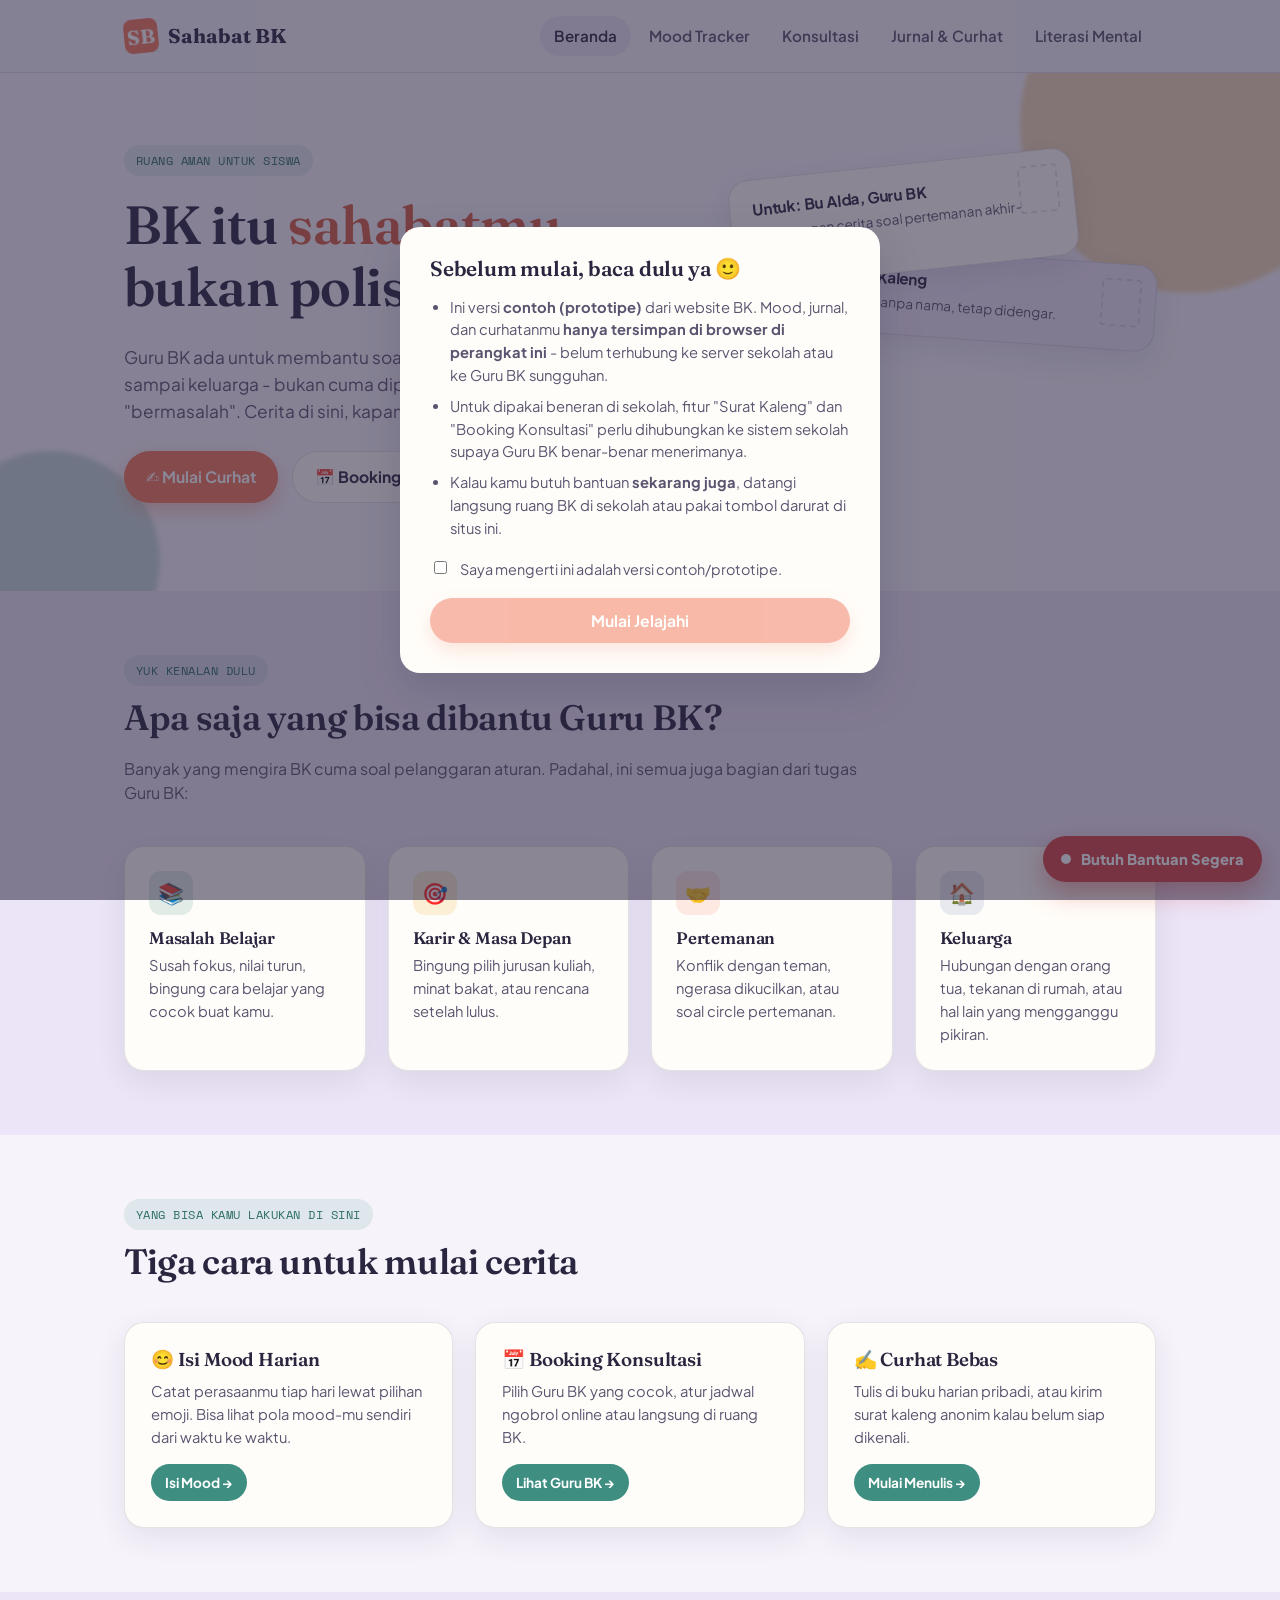
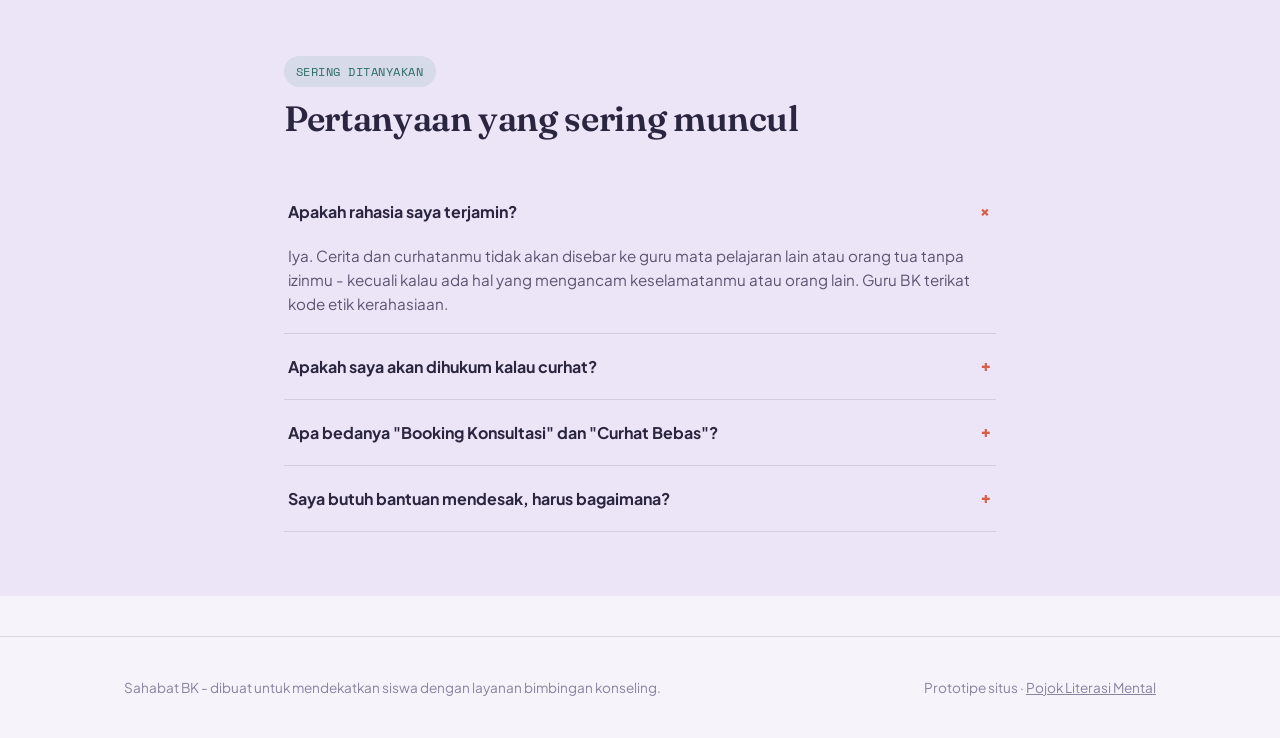
==== index.html @ 792707ce "Inisialisasi website Sahabat BK" ====
<!DOCTYPE html>
<html lang="id">
<head>
<meta charset="UTF-8">
<meta name="viewport" content="width=device-width, initial-scale=1.0">
<title>Sahabat BK</title>
<meta name="description" content="Sahabat BK: tempat cerita, konsultasi, dan cari bantuan yang aman untuk siswa.">
<link rel="preconnect" href="https://fonts.googleapis.com">
<link rel="stylesheet" href="css/style.css">
</head>
<body>
<a class="skip-link" href="#main">Langsung ke isi</a>

<!-- ============ NAVBAR ============ -->
<header class="navbar">
  <div class="navbar-inner">
    <a class="brand" href="index.html">
      <span class="brand-mark" aria-hidden="true">SB</span>
      Sahabat BK
    </a>
    <button class="nav-toggle" aria-expanded="false" aria-controls="navLinks">☰ Menu</button>
    <ul class="nav-links" id="navLinks">
      <li><a href="index.html" aria-current="page">Beranda</a></li>
      <li><a href="mood.html">Mood Tracker</a></li>
      <li><a href="konsultasi.html">Konsultasi</a></li>
      <li><a href="jurnal.html">Jurnal & Curhat</a></li>
      <li><a href="literasi.html">Literasi Mental</a></li>
    </ul>
  </div>
</header>

<main id="main">

  <!-- ============ HERO ============ -->
  <section class="hero">
    <div class="hero-blob b1" aria-hidden="true"></div>
    <div class="hero-blob b2" aria-hidden="true"></div>
    <div class="container hero-inner">
      <div>
        <span class="eyebrow">Ruang aman untuk siswa</span>
        <h1>BK itu <em>sahabatmu</em>, bukan polisi sekolah.</h1>
        <p class="hero-lead">Guru BK ada untuk membantu soal belajar, karir, pertemanan, sampai keluarga - bukan cuma dipanggil kalau kamu "bermasalah". Cerita di sini, kapan pun kamu siap.</p>
        <div class="hero-ctas">
          <a class="btn btn-primary" href="jurnal.html">✍️ Mulai Curhat</a>
          <a class="btn btn-secondary" href="konsultasi.html">📅 Booking Konsultasi</a>
        </div>
      </div>
      <div class="postcard-stack" aria-hidden="true">
        <div class="postcard postcard-2">
          <div class="stamp"></div>
          <h4>Surat Kaleng</h4>
          <p>Cerita tanpa nama, tetap didengar.</p>
        </div>
        <div class="postcard postcard-1">
          <div class="stamp"></div>
          <h4>Untuk: Bu Alda, Guru BK</h4>
          <p>"Aku pengen cerita soal pertemanan akhir-akhir ini..."</p>
        </div>
      </div>
    </div>
  </section>

  <!-- ============ APA YANG BISA DIBANTU ============ -->
  <section class="section section-alt">
    <div class="container">
      <div class="section-head">
        <span class="eyebrow">Yuk kenalan dulu</span>
        <h2>Apa saja yang bisa dibantu Guru BK?</h2>
        <p>Banyak yang mengira BK cuma soal pelanggaran aturan. Padahal, ini semua juga bagian dari tugas Guru BK:</p>
      </div>
      <div class="grid grid-4">
        <div class="topic-card">
          <div class="icon" style="background:rgba(62,142,130,0.15); color:var(--color-teal-dark);">📚</div>
          <h3>Masalah Belajar</h3>
          <p>Susah fokus, nilai turun, bingung cara belajar yang cocok buat kamu.</p>
        </div>
        <div class="topic-card">
          <div class="icon" style="background:rgba(232,169,59,0.18); color:#8a6417;">🎯</div>
          <h3>Karir & Masa Depan</h3>
          <p>Bingung pilih jurusan kuliah, minat bakat, atau rencana setelah lulus.</p>
        </div>
        <div class="topic-card">
          <div class="icon" style="background:rgba(242,120,92,0.15); color:var(--color-coral-dark);">🤝</div>
          <h3>Pertemanan</h3>
          <p>Konflik dengan teman, ngerasa dikucilkan, atau soal circle pertemanan.</p>
        </div>
        <div class="topic-card">
          <div class="icon" style="background:rgba(123,138,196,0.18); color:#49568f;">🏠</div>
          <h3>Keluarga</h3>
          <p>Hubungan dengan orang tua, tekanan di rumah, atau hal lain yang mengganggu pikiran.</p>
        </div>
      </div>
    </div>
  </section>

  <!-- ============ FITUR SINGKAT ============ -->
  <section class="section">
    <div class="container">
      <div class="section-head">
        <span class="eyebrow">Yang bisa kamu lakukan di sini</span>
        <h2>Tiga cara untuk mulai cerita</h2>
      </div>
      <div class="grid grid-3">
        <div class="card">
          <h3>😊 Isi Mood Harian</h3>
          <p style="color:var(--color-ink-soft); font-size:0.92rem;">Catat perasaanmu tiap hari lewat pilihan emoji. Bisa lihat pola mood-mu sendiri dari waktu ke waktu.</p>
          <a class="btn btn-teal btn-sm" href="mood.html">Isi Mood →</a>
        </div>
        <div class="card">
          <h3>📅 Booking Konsultasi</h3>
          <p style="color:var(--color-ink-soft); font-size:0.92rem;">Pilih Guru BK yang cocok, atur jadwal ngobrol online atau langsung di ruang BK.</p>
          <a class="btn btn-teal btn-sm" href="konsultasi.html">Lihat Guru BK →</a>
        </div>
        <div class="card">
          <h3>✍️ Curhat Bebas</h3>
          <p style="color:var(--color-ink-soft); font-size:0.92rem;">Tulis di buku harian pribadi, atau kirim surat kaleng anonim kalau belum siap dikenali.</p>
          <a class="btn btn-teal btn-sm" href="jurnal.html">Mulai Menulis →</a>
        </div>
      </div>
    </div>
  </section>

  <!-- ============ FAQ ============ -->
  <section class="section section-alt">
    <div class="container" style="max-width: 760px;">
      <div class="section-head">
        <span class="eyebrow">Sering ditanyakan</span>
        <h2>Pertanyaan yang sering muncul</h2>
      </div>

      <div class="faq-item" data-open="true">
        <button class="faq-question" aria-expanded="true">Apakah rahasia saya terjamin? <span class="plus">+</span></button>
        <div class="faq-answer"><div class="faq-answer-inner">Iya. Cerita dan curhatanmu tidak akan disebar ke guru mata pelajaran lain atau orang tua tanpa izinmu - kecuali kalau ada hal yang mengancam keselamatanmu atau orang lain. Guru BK terikat kode etik kerahasiaan.</div></div>
      </div>
      <div class="faq-item" data-open="false">
        <button class="faq-question" aria-expanded="false">Apakah saya akan dihukum kalau curhat? <span class="plus">+</span></button>
        <div class="faq-answer"><div class="faq-answer-inner">Tidak. Bertemu Guru BK bukan hukuman. Ruang konsultasi dan curhat di sini murni untuk membantu, bukan untuk mencatat pelanggaran.</div></div>
      </div>
      <div class="faq-item" data-open="false">
        <button class="faq-question" aria-expanded="false">Apa bedanya "Booking Konsultasi" dan "Curhat Bebas"? <span class="plus">+</span></button>
        <div class="faq-answer"><div class="faq-answer-inner">Booking Konsultasi itu kalau kamu mau ngobrol langsung (online/offline) dengan Guru BK pilihanmu. Curhat Bebas itu kalau kamu cuma mau menulis dulu - lewat jurnal pribadi atau surat kaleng anonim - tanpa harus bertatap muka.</div></div>
      </div>
      <div class="faq-item" data-open="false">
        <button class="faq-question" aria-expanded="false">Saya butuh bantuan mendesak, harus bagaimana? <span class="plus">+</span></button>
        <div class="faq-answer"><div class="faq-answer-inner">Klik tombol merah "Butuh Bantuan Segera" di pojok kanan bawah layar, kapan pun kamu berada di halaman manapun di situs ini.</div></div>
      </div>
    </div>
  </section>

</main>

<!-- ============ FOOTER ============ -->
<footer>
  <div class="container">
    <span>Sahabat BK - dibuat untuk mendekatkan siswa dengan layanan bimbingan konseling.</span>
    <span>Prototipe situs · <a href="literasi.html">Pojok Literasi Mental</a></span>
  </div>
</footer>

<!-- ============ MODAL PERSETUJUAN PRIVASI ============ -->
<div class="modal-backdrop" id="consentModal">
  <div class="modal-box" role="dialog" aria-modal="true" aria-labelledby="consentTitle">
    <h2 id="consentTitle">Sebelum mulai, baca dulu ya 🙂</h2>
    <ul>
      <li>Ini versi <strong>contoh (prototipe)</strong> dari website BK. Mood, jurnal, dan curhatanmu <strong>hanya tersimpan di browser di perangkat ini</strong> - belum terhubung ke server sekolah atau ke Guru BK sungguhan.</li>
      <li>Untuk dipakai beneran di sekolah, fitur "Surat Kaleng" dan "Booking Konsultasi" perlu dihubungkan ke sistem sekolah supaya Guru BK benar-benar menerimanya.</li>
      <li>Kalau kamu butuh bantuan <strong>sekarang juga</strong>, datangi langsung ruang BK di sekolah atau pakai tombol darurat di situs ini.</li>
    </ul>
    <label class="consent-check">
      <input type="checkbox" id="consentCheck">
      Saya mengerti ini adalah versi contoh/prototipe.
    </label>
    <button class="btn btn-primary btn-block" id="consentConfirm" disabled>Mulai Jelajahi</button>
  </div>
</div>

<!-- ============ TOMBOL & MODAL DARURAT ============ -->
<button class="crisis-fab" id="crisisFab">
  <span class="dot" aria-hidden="true"></span>
  <span class="label">Butuh Bantuan Segera</span>
</button>

<div class="modal-backdrop crisis-modal" id="crisisModal">
  <div class="modal-box" role="dialog" aria-modal="true" aria-labelledby="crisisTitle">
    <h2 id="crisisTitle">Kamu tidak sendirian 💛</h2>
    <p style="color:var(--color-ink-soft); font-size:0.92rem;">Kalau kamu sedang dalam krisis atau punya pikiran untuk menyakiti diri sendiri, hubungi salah satu ini sekarang:</p>

    <a class="crisis-contact" href="tel:119">
      <strong>☎️ Hotline Sejiwa - 119 ext. 8</strong>
      <span>Layanan Kementerian Kesehatan RI, gratis & rahasia, aktif 24 jam.</span>
    </a>
    <a class="crisis-contact" href="https://wa.me/6281380073120" target="_blank" rel="noopener">
      <strong>💬 WhatsApp Healing119</strong>
      <span>+62 813-8007-3120 - chat dengan konselor, aktif 24 jam.</span>
    </a>
    <a class="crisis-contact" href="#">
      <strong>🏫 Kontak Darurat Sekolah</strong>
      <span>(Isi dengan nomor/kontak Guru BK atau wali kelas sekolahmu di sini)</span>
    </a>

    <button class="btn btn-secondary btn-block" id="crisisClose">Tutup</button>
  </div>
</div>

<script src="js/main.js" defer></script>
</body>
</html>
---- css/style.css ----
/* =========================================================
   BK SAHABAT — style.css
   Tema visual: "surat & amplop" — karena inti platform ini
   adalah bercerita/curhat lewat tulisan (jurnal, surat kaleng,
   pesan ke Guru BK). Kartu-kartu dibuat seperti kartu pos yang
   sedikit miring, dengan aksen "perangko" di pojok.
   ========================================================= */

@import url('https://fonts.googleapis.com/css2?family=Fraunces:opsz,wght@9..144,400;9..144,500;9..144,600;9..144,700&family=Plus+Jakarta+Sans:wght@400;500;600;700;800&family=Space+Mono:wght@400;700&display=swap');

:root {
  /* --- Warna --- */
  --color-bg: #F6F3FB;
  --color-bg-alt: #ECE5F7;
  --color-ink: #2B2640;
  --color-ink-soft: #5B5470;
  --color-ink-faint: #8983A0;
  --color-paper: #FFFDF9;
  --color-line: rgba(43, 38, 64, 0.12);

  --color-coral: #F2785C;
  --color-coral-dark: #D85F45;
  --color-teal: #3E8E82;
  --color-teal-dark: #2E6E64;
  --color-gold: #E8A93B;
  --color-danger: #D64545;
  --color-danger-dark: #B93636;

  /* skala mood 1 (sangat sedih) - 5 (sangat bersemangat) */
  --mood-1: #7C93C9;
  --mood-2: #9B8AC4;
  --mood-3: #B7B0C9;
  --mood-4: #E8A93B;
  --mood-5: #F2785C;

  --font-display: 'Fraunces', Georgia, serif;
  --font-body: 'Plus Jakarta Sans', system-ui, sans-serif;
  --font-mono: 'Space Mono', ui-monospace, monospace;

  --radius-card: 20px;
  --radius-sm: 10px;
  --shadow-card: 0 10px 30px rgba(43, 38, 64, 0.09);
  --shadow-pop: 0 18px 44px rgba(43, 38, 64, 0.18);
  --max-width: 1080px;
}

* { box-sizing: border-box; }

html { scroll-behavior: smooth; }

body {
  margin: 0;
  background: var(--color-bg);
  color: var(--color-ink);
  font-family: var(--font-body);
  line-height: 1.55;
  -webkit-font-smoothing: antialiased;
}

img { max-width: 100%; display: block; }

a { color: inherit; }

h1, h2, h3, h4 {
  font-family: var(--font-display);
  font-weight: 600;
  line-height: 1.15;
  margin: 0 0 0.5em;
  letter-spacing: -0.01em;
}

p { margin: 0 0 1em; }

.container {
  max-width: var(--max-width);
  margin: 0 auto;
  padding: 0 24px;
}

/* Fokus keyboard selalu terlihat jelas */
a:focus-visible,
button:focus-visible,
input:focus-visible,
textarea:focus-visible,
select:focus-visible {
  outline: 3px solid var(--color-teal);
  outline-offset: 2px;
}

@media (prefers-reduced-motion: reduce) {
  * { animation-duration: 0.01ms !important; animation-iteration-count: 1 !important; transition-duration: 0.01ms !important; scroll-behavior: auto !important; }
}

.skip-link {
  position: absolute;
  left: -999px;
  top: 0;
  background: var(--color-ink);
  color: #fff;
  padding: 10px 16px;
  border-radius: 0 0 8px 0;
  z-index: 999;
}
.skip-link:focus { left: 0; }

/* =========================================================
   NAVBAR
   ========================================================= */
.navbar {
  position: sticky;
  top: 0;
  z-index: 60;
  background: rgba(246, 243, 251, 0.9);
  backdrop-filter: blur(8px);
  border-bottom: 1px solid var(--color-line);
}

.navbar-inner {
  display: flex;
  align-items: center;
  justify-content: space-between;
  padding: 16px 24px;
  max-width: var(--max-width);
  margin: 0 auto;
}

.brand {
  display: flex;
  align-items: center;
  gap: 10px;
  font-family: var(--font-display);
  font-weight: 700;
  font-size: 1.25rem;
  text-decoration: none;
  color: var(--color-ink);
}

.brand-mark {
  width: 34px;
  height: 34px;
  border-radius: 8px;
  background: var(--color-coral);
  display: grid;
  place-items: center;
  color: #fff;
  font-family: var(--font-display);
  font-weight: 700;
  transform: rotate(-6deg);
  flex-shrink: 0;
}

.nav-links {
  display: flex;
  gap: 4px;
  list-style: none;
  margin: 0;
  padding: 0;
}

.nav-links a {
  display: block;
  padding: 8px 14px;
  border-radius: 999px;
  text-decoration: none;
  font-weight: 600;
  font-size: 0.95rem;
  color: var(--color-ink-soft);
}

.nav-links a:hover { color: var(--color-ink); background: var(--color-bg-alt); }
.nav-links a[aria-current="page"] {
  color: var(--color-ink);
  background: var(--color-bg-alt);
}

.nav-toggle {
  display: none;
  background: none;
  border: 1px solid var(--color-line);
  border-radius: 8px;
  padding: 8px 10px;
  font-size: 1.1rem;
  cursor: pointer;
}

@media (max-width: 780px) {
  .nav-toggle { display: block; }
  .nav-links {
    position: absolute;
    top: 100%;
    left: 0;
    right: 0;
    flex-direction: column;
    background: var(--color-paper);
    border-bottom: 1px solid var(--color-line);
    padding: 10px 16px 16px;
    display: none;
  }
  .nav-links.open { display: flex; }
  .nav-links a { padding: 12px 14px; }
}

/* =========================================================
   HERO
   ========================================================= */
.hero {
  position: relative;
  padding: 72px 0 88px;
  overflow: hidden;
}

.hero-blob {
  position: absolute;
  border-radius: 50%;
  filter: blur(2px);
  opacity: 0.5;
  z-index: 0;
}
.hero-blob.b1 { width: 340px; height: 340px; background: var(--color-gold); top: -120px; right: -80px; opacity: 0.35; }
.hero-blob.b2 { width: 220px; height: 220px; background: var(--color-teal); bottom: -80px; left: -60px; opacity: 0.25; }

.hero-inner {
  position: relative;
  z-index: 1;
  display: grid;
  grid-template-columns: 1.1fr 0.9fr;
  gap: 48px;
  align-items: center;
}

@media (max-width: 860px) {
  .hero-inner { grid-template-columns: 1fr; }
}

.eyebrow {
  display: inline-flex;
  align-items: center;
  gap: 8px;
  font-family: var(--font-mono);
  font-size: 0.78rem;
  letter-spacing: 0.04em;
  text-transform: uppercase;
  color: var(--color-teal-dark);
  background: rgba(62, 142, 130, 0.12);
  padding: 6px 12px;
  border-radius: 999px;
  margin-bottom: 18px;
}

.hero h1 {
  font-size: clamp(2.1rem, 4.2vw, 3.4rem);
  color: var(--color-ink);
}
.hero h1 em {
  font-style: normal;
  color: var(--color-coral-dark);
}

.hero-lead {
  font-size: 1.08rem;
  color: var(--color-ink-soft);
  max-width: 46ch;
}

.hero-ctas { display: flex; gap: 14px; flex-wrap: wrap; margin-top: 26px; }

/* --- Kartu "kartu pos" bertumpuk di hero --- */
.postcard-stack { position: relative; height: 320px; }
.postcard {
  position: absolute;
  width: 78%;
  background: var(--color-paper);
  border: 1px solid var(--color-line);
  border-radius: var(--radius-card);
  box-shadow: var(--shadow-card);
  padding: 20px 22px;
}
.postcard .stamp {
  position: absolute;
  top: 14px;
  right: 14px;
  width: 40px;
  height: 48px;
  border: 2px dashed var(--color-line);
  border-radius: 4px;
}
.postcard-1 { top: 0; left: 4%; transform: rotate(-6deg); z-index: 2; }
.postcard-2 { top: 90px; left: 22%; transform: rotate(4deg); z-index: 1; background: var(--color-bg-alt); }
.postcard h4 { font-family: var(--font-body); font-size: 0.95rem; font-weight: 700; margin-bottom: 6px; }
.postcard p { font-size: 0.85rem; color: var(--color-ink-soft); margin: 0; }

@media (max-width: 860px) {
  .postcard-stack { height: 220px; margin-top: 10px; }
  .postcard { width: 88%; }
}

/* =========================================================
   TOMBOL
   ========================================================= */
.btn {
  display: inline-flex;
  align-items: center;
  gap: 8px;
  font-family: var(--font-body);
  font-weight: 700;
  font-size: 0.98rem;
  padding: 13px 22px;
  border-radius: 999px;
  border: none;
  cursor: pointer;
  text-decoration: none;
  transition: transform 0.15s ease, box-shadow 0.15s ease;
}
.btn:hover { transform: translateY(-1px); }
.btn:active { transform: translateY(0); }

.btn-primary { background: var(--color-coral); color: #fff; box-shadow: 0 8px 18px rgba(242, 120, 92, 0.35); }
.btn-primary:hover { background: var(--color-coral-dark); }

.btn-secondary { background: var(--color-paper); color: var(--color-ink); border: 1.5px solid var(--color-line); }
.btn-secondary:hover { border-color: var(--color-ink); }

.btn-teal { background: var(--color-teal); color: #fff; }
.btn-teal:hover { background: var(--color-teal-dark); }

.btn-ghost { background: transparent; color: var(--color-ink-soft); padding: 8px 12px; }
.btn-ghost:hover { color: var(--color-ink); }

.btn-block { width: 100%; justify-content: center; }
.btn-sm { padding: 8px 14px; font-size: 0.85rem; }

.btn:disabled { opacity: 0.5; cursor: not-allowed; transform: none; }

/* =========================================================
   SECTION UMUM
   ========================================================= */
.section { padding: 64px 0; }
.section-alt { background: var(--color-bg-alt); }
.section-head { max-width: 62ch; margin-bottom: 40px; }
.section-head .eyebrow { margin-bottom: 12px; }
.section-head h2 { font-size: clamp(1.6rem, 3vw, 2.2rem); }
.section-head p { color: var(--color-ink-soft); }

.grid {
  display: grid;
  gap: 22px;
}
.grid-4 { grid-template-columns: repeat(4, 1fr); }
.grid-3 { grid-template-columns: repeat(3, 1fr); }
.grid-2 { grid-template-columns: repeat(2, 1fr); }

@media (max-width: 900px) { .grid-4 { grid-template-columns: repeat(2, 1fr); } .grid-3 { grid-template-columns: repeat(2, 1fr); } }
@media (max-width: 600px) { .grid-4, .grid-3, .grid-2 { grid-template-columns: 1fr; } }

/* Kartu topik bantuan BK */
.topic-card {
  background: var(--color-paper);
  border: 1px solid var(--color-line);
  border-radius: var(--radius-card);
  padding: 24px;
  box-shadow: var(--shadow-card);
}
.topic-card .icon {
  width: 44px; height: 44px;
  border-radius: 12px;
  display: grid; place-items: center;
  font-size: 1.3rem;
  margin-bottom: 14px;
}
.topic-card h3 { font-size: 1.05rem; margin-bottom: 6px; }
.topic-card p { color: var(--color-ink-soft); font-size: 0.92rem; margin: 0; }

/* =========================================================
   FAQ ACCORDION
   ========================================================= */
.faq-item {
  border-bottom: 1px solid var(--color-line);
}
.faq-item:first-child { border-top: 1px solid var(--color-line); }

.faq-question {
  width: 100%;
  background: none;
  border: none;
  text-align: left;
  padding: 18px 4px;
  font-family: var(--font-body);
  font-weight: 700;
  font-size: 1rem;
  color: var(--color-ink);
  cursor: pointer;
  display: flex;
  justify-content: space-between;
  align-items: center;
  gap: 16px;
}
.faq-question .plus { font-family: var(--font-mono); font-size: 1.2rem; color: var(--color-coral-dark); transition: transform 0.2s ease; flex-shrink: 0; }
.faq-item[data-open="true"] .plus { transform: rotate(45deg); }

.faq-answer {
  max-height: 0;
  overflow: hidden;
  transition: max-height 0.25s ease;
  color: var(--color-ink-soft);
  font-size: 0.95rem;
}
.faq-answer-inner { padding: 0 4px 18px; }
.faq-item[data-open="true"] .faq-answer { max-height: 400px; }

/* =========================================================
   CONSENT MODAL
   ========================================================= */
.modal-backdrop {
  position: fixed; inset: 0;
  background: rgba(43, 38, 64, 0.55);
  display: none;
  align-items: center;
  justify-content: center;
  padding: 20px;
  z-index: 200;
}
.modal-backdrop.open { display: flex; }

.modal-box {
  background: var(--color-paper);
  border-radius: var(--radius-card);
  max-width: 480px;
  width: 100%;
  padding: 30px;
  box-shadow: var(--shadow-pop);
  max-height: 86vh;
  overflow-y: auto;
}
.modal-box h2 { font-size: 1.3rem; }
.modal-box ul { padding-left: 20px; color: var(--color-ink-soft); font-size: 0.92rem; }
.modal-box li { margin-bottom: 8px; }

.consent-check {
  display: flex;
  gap: 10px;
  align-items: flex-start;
  font-size: 0.9rem;
  color: var(--color-ink-soft);
  margin: 18px 0;
}

/* =========================================================
   TOMBOL DARURAT (CRISIS BUTTON)
   ========================================================= */
.crisis-fab {
  position: fixed;
  right: 18px;
  bottom: 18px;
  z-index: 150;
  display: flex;
  align-items: center;
  gap: 10px;
  background: var(--color-danger);
  color: #fff;
  border: none;
  padding: 14px 18px;
  border-radius: 999px;
  font-family: var(--font-body);
  font-weight: 800;
  font-size: 0.92rem;
  box-shadow: 0 10px 26px rgba(214, 69, 69, 0.45);
  cursor: pointer;
}
.crisis-fab:hover { background: var(--color-danger-dark); }
.crisis-fab .dot {
  width: 10px; height: 10px; border-radius: 50%;
  background: #fff;
  animation: pulse 1.6s infinite;
}
@keyframes pulse {
  0% { box-shadow: 0 0 0 0 rgba(255,255,255,0.6); }
  70% { box-shadow: 0 0 0 9px rgba(255,255,255,0); }
  100% { box-shadow: 0 0 0 0 rgba(255,255,255,0); }
}
@media (prefers-reduced-motion: reduce) { .crisis-fab .dot { animation: none; } }

@media (max-width: 600px) {
  .crisis-fab span.label { display: none; }
  .crisis-fab { padding: 14px; }
}

.crisis-modal .modal-box { border-top: 6px solid var(--color-danger); }
.crisis-contact {
  display: block;
  background: var(--color-bg-alt);
  border-radius: var(--radius-sm);
  padding: 14px 16px;
  margin-bottom: 12px;
  text-decoration: none;
  color: var(--color-ink);
}
.crisis-contact strong { display: block; font-family: var(--font-display); font-size: 1.05rem; }
.crisis-contact span { font-size: 0.85rem; color: var(--color-ink-soft); }

/* =========================================================
   TABS (dipakai di jurnal.html)
   ========================================================= */
.tabs { display: flex; gap: 8px; margin-bottom: 28px; flex-wrap: wrap; }
.tab-btn {
  background: var(--color-paper);
  border: 1.5px solid var(--color-line);
  padding: 10px 18px;
  border-radius: 999px;
  font-weight: 700;
  font-size: 0.92rem;
  cursor: pointer;
  color: var(--color-ink-soft);
}
.tab-btn[aria-selected="true"] { background: var(--color-ink); color: #fff; border-color: var(--color-ink); }
.tab-panel { display: none; }
.tab-panel.active { display: block; }

/* =========================================================
   FORM
   ========================================================= */
.field { margin-bottom: 18px; }
.field label { display: block; font-weight: 700; font-size: 0.9rem; margin-bottom: 6px; }
.field .hint { font-size: 0.8rem; color: var(--color-ink-faint); margin-top: 4px; }

textarea, input[type="date"], input[type="text"], select {
  width: 100%;
  font-family: var(--font-body);
  font-size: 0.95rem;
  padding: 12px 14px;
  border-radius: var(--radius-sm);
  border: 1.5px solid var(--color-line);
  background: var(--color-paper);
  color: var(--color-ink);
}
textarea { min-height: 130px; resize: vertical; }

.checkbox-row { display: flex; align-items: center; gap: 10px; font-size: 0.9rem; color: var(--color-ink-soft); }

.notice {
  background: rgba(232, 169, 59, 0.15);
  border: 1px solid rgba(232, 169, 59, 0.4);
  border-radius: var(--radius-sm);
  padding: 14px 16px;
  font-size: 0.88rem;
  color: var(--color-ink-soft);
  margin-bottom: 24px;
}
.notice strong { color: var(--color-ink); }

/* =========================================================
   CARD generic (paper card dipakai di banyak tempat)
   ========================================================= */
.card {
  background: var(--color-paper);
  border: 1px solid var(--color-line);
  border-radius: var(--radius-card);
  padding: 26px;
  box-shadow: var(--shadow-card);
}

.badge {
  display: inline-block;
  font-family: var(--font-mono);
  font-size: 0.72rem;
  padding: 4px 10px;
  border-radius: 999px;
  text-transform: uppercase;
  letter-spacing: 0.03em;
}
.badge-wait { background: rgba(232, 169, 59, 0.2); color: #8a6417; }
.badge-ok { background: rgba(62, 142, 130, 0.18); color: var(--color-teal-dark); }
.badge-reschedule { background: rgba(214, 69, 69, 0.14); color: var(--color-danger-dark); }

/* =========================================================
   MOOD TRACKER
   ========================================================= */
.mood-picker {
  display: grid;
  grid-template-columns: repeat(5, 1fr);
  gap: 12px;
  margin: 26px 0;
}
.mood-option {
  background: var(--color-paper);
  border: 2px solid var(--color-line);
  border-radius: var(--radius-card);
  padding: 18px 10px;
  text-align: center;
  cursor: pointer;
  font-family: var(--font-body);
}
.mood-option .emoji { font-size: 2rem; display: block; margin-bottom: 8px; }
.mood-option .label { font-size: 0.8rem; font-weight: 700; color: var(--color-ink-soft); }
.mood-option[aria-pressed="true"] { border-color: var(--mood-opt, var(--color-ink)); background: var(--color-bg-alt); }

@media (max-width: 640px) {
  .mood-picker { grid-template-columns: repeat(5, 1fr); gap: 6px; }
  .mood-option { padding: 10px 4px; }
  .mood-option .emoji { font-size: 1.5rem; }
  .mood-option .label { font-size: 0.65rem; }
}

.mood-history-grid {
  display: grid;
  grid-template-columns: repeat(10, 1fr);
  gap: 8px;
  margin-top: 18px;
}
@media (max-width: 640px) { .mood-history-grid { grid-template-columns: repeat(7, 1fr); } }

.mood-day {
  aspect-ratio: 1;
  border-radius: 8px;
  background: var(--color-bg-alt);
  border: 1px solid var(--color-line);
}

.legend { display: flex; flex-wrap: wrap; gap: 14px; margin-top: 16px; font-size: 0.82rem; color: var(--color-ink-soft); }
.legend-dot { display: inline-block; width: 10px; height: 10px; border-radius: 50%; margin-right: 6px; vertical-align: middle; }

/* =========================================================
   GURU BK CATALOG
   ========================================================= */
.teacher-card { display: flex; flex-direction: column; gap: 12px; }
.teacher-top { display: flex; align-items: center; gap: 14px; }
.avatar {
  width: 56px; height: 56px;
  border-radius: 50%;
  display: grid; place-items: center;
  font-family: var(--font-display);
  font-weight: 700;
  font-size: 1.2rem;
  color: #fff;
  flex-shrink: 0;
}
.teacher-tags { display: flex; flex-wrap: wrap; gap: 6px; }
.tag {
  font-size: 0.74rem;
  background: var(--color-bg-alt);
  padding: 4px 10px;
  border-radius: 999px;
  color: var(--color-ink-soft);
  font-weight: 600;
}

/* =========================================================
   JOURNAL ENTRIES
   ========================================================= */
.entry-list { display: flex; flex-direction: column; gap: 14px; margin-top: 22px; }
.entry-card { position: relative; }
.entry-meta { display: flex; justify-content: space-between; align-items: center; margin-bottom: 8px; }
.entry-date { font-family: var(--font-mono); font-size: 0.78rem; color: var(--color-ink-faint); }
.entry-text { white-space: pre-wrap; font-size: 0.95rem; }
.entry-delete { background: none; border: none; color: var(--color-ink-faint); cursor: pointer; font-size: 0.8rem; text-decoration: underline; }
.entry-delete:hover { color: var(--color-danger); }
.empty-state { color: var(--color-ink-faint); font-size: 0.9rem; font-style: italic; padding: 20px 0; }

/* =========================================================
   ARTICLES / LITERASI
   ========================================================= */
.article-card h3 { font-size: 1.1rem; }
.article-tag { font-family: var(--font-mono); font-size: 0.72rem; text-transform: uppercase; color: var(--color-teal-dark); margin-bottom: 8px; display: block; }

/* Quiz */
.quiz-question { margin-bottom: 22px; }
.quiz-question p.q-text { font-weight: 700; margin-bottom: 10px; }
.quiz-options { display: flex; flex-direction: column; gap: 8px; }
.quiz-option {
  text-align: left;
  background: var(--color-paper);
  border: 1.5px solid var(--color-line);
  padding: 12px 14px;
  border-radius: var(--radius-sm);
  cursor: pointer;
  font-size: 0.92rem;
}
.quiz-option[aria-pressed="true"] { border-color: var(--color-teal); background: rgba(62,142,130,0.1); }
.quiz-result { display: none; }
.quiz-result.show { display: block; }

/* =========================================================
   FOOTER
   ========================================================= */
footer {
  border-top: 1px solid var(--color-line);
  padding: 40px 0;
  margin-top: 40px;
  color: var(--color-ink-faint);
  font-size: 0.85rem;
}
footer .container { display: flex; justify-content: space-between; flex-wrap: wrap; gap: 12px; }

.sr-only {
  position: absolute; width: 1px; height: 1px; padding: 0; margin: -1px;
  overflow: hidden; clip: rect(0,0,0,0); white-space: nowrap; border: 0;
}
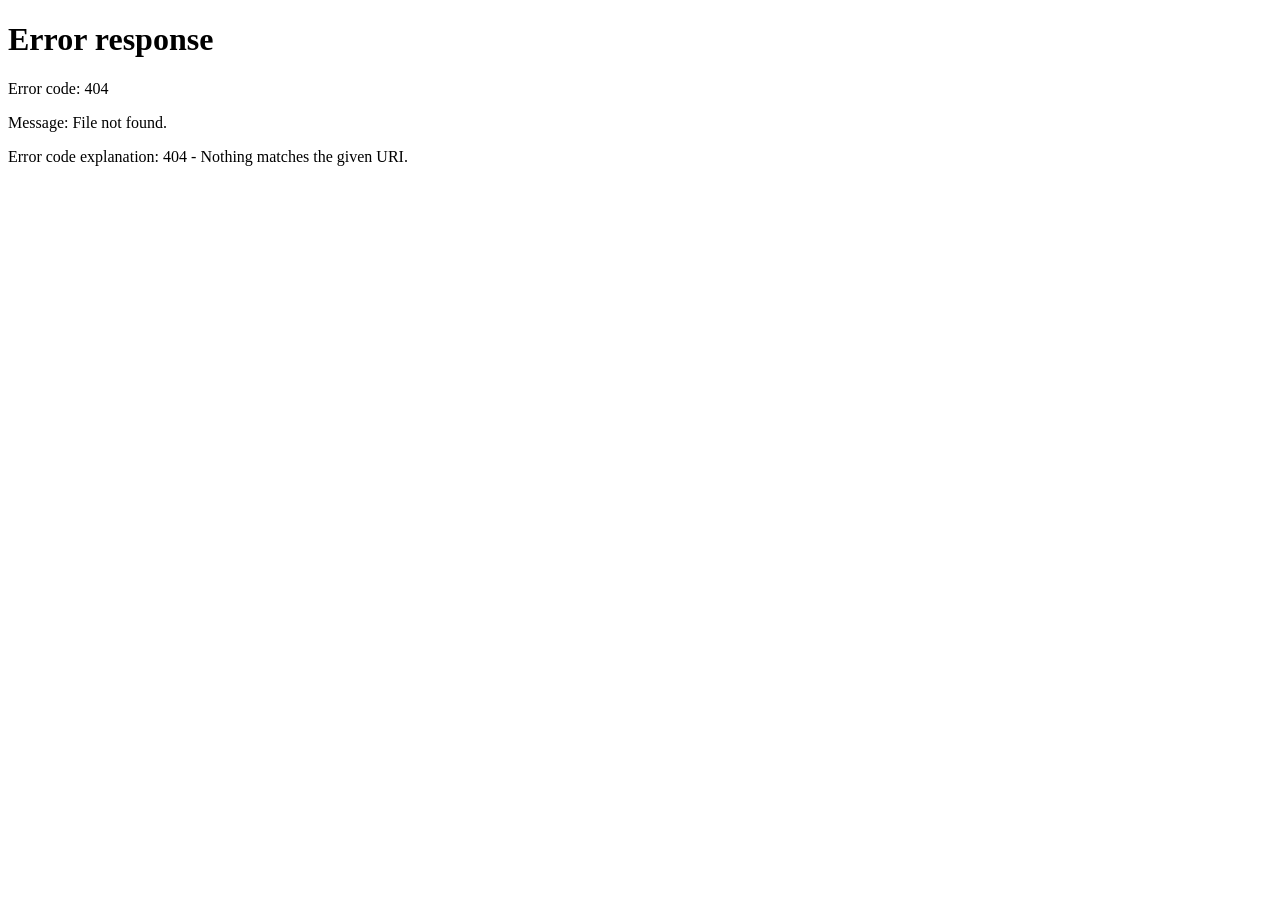
==== commit 04ef2411: "add navbar login" ====
--- a/index.html
+++ b/index.html
@@ -25,6 +25,7 @@
       <li><a href="konsultasi.html">Konsultasi</a></li>
       <li><a href="jurnal.html">Jurnal & Curhat</a></li>
       <li><a href="literasi.html">Literasi Mental</a></li>
+      <li><a href="login.html">Masuk</a></li>
     </ul>
   </div>
 </header>
--- a/css/style.css
+++ b/css/style.css
@@ -522,7 +522,7 @@
 .field label { display: block; font-weight: 700; font-size: 0.9rem; margin-bottom: 6px; }
 .field .hint { font-size: 0.8rem; color: var(--color-ink-faint); margin-top: 4px; }
 
-textarea, input[type="date"], input[type="text"], select {
+textarea, input[type="date"], input[type="text"], input[type="email"], input[type="password"], select {
   width: 100%;
   font-family: var(--font-body);
   font-size: 0.95rem;
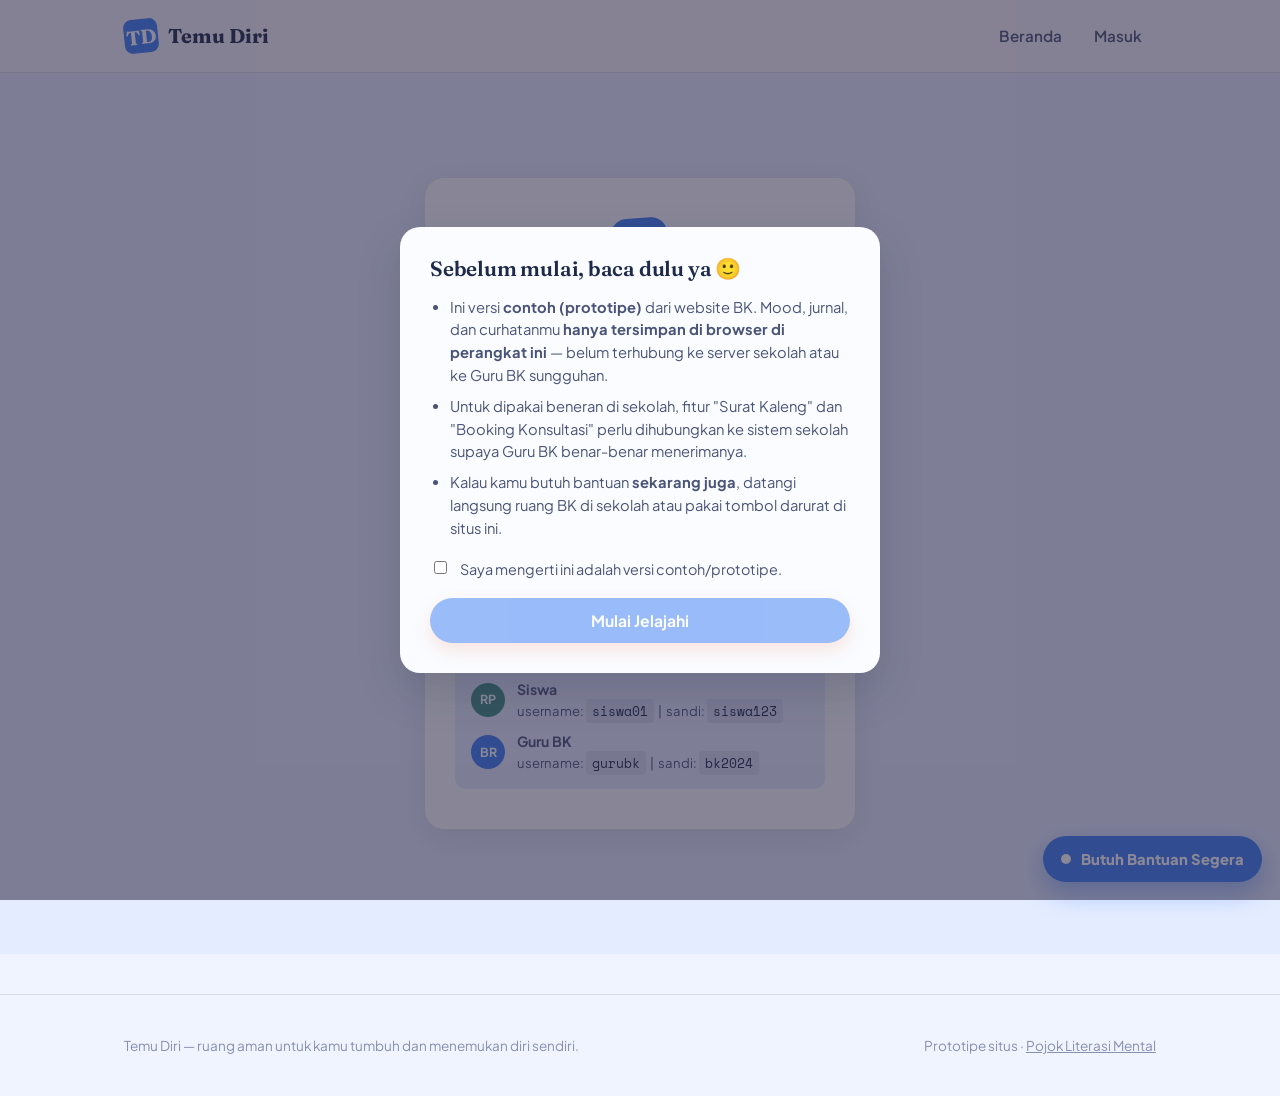
==== commit 1627a036: "feat: rebrand to Temu Diri, add role-based auth and Guru BK dashboard - Change app name to Temu Diri" ====
--- a/index.html
+++ b/index.html
@@ -3,8 +3,8 @@
 <head>
 <meta charset="UTF-8">
 <meta name="viewport" content="width=device-width, initial-scale=1.0">
-<title>Sahabat BK</title>
-<meta name="description" content="Sahabat BK: tempat cerita, konsultasi, dan cari bantuan yang aman untuk siswa.">
+<title>Temu Diri — Ruang Aman untuk Tumbuh</title>
+<meta name="description" content="Temu Diri: tempat cerita, konsultasi, dan cari bantuan yang aman untuk siswa.">
 <link rel="preconnect" href="https://fonts.googleapis.com">
 <link rel="stylesheet" href="css/style.css">
 </head>
@@ -15,15 +15,15 @@
 <header class="navbar">
   <div class="navbar-inner">
     <a class="brand" href="index.html">
-      <span class="brand-mark" aria-hidden="true">SB</span>
-      Sahabat BK
+      <span class="brand-mark" aria-hidden="true">TD</span>
+      Temu Diri
     </a>
     <button class="nav-toggle" aria-expanded="false" aria-controls="navLinks">☰ Menu</button>
     <ul class="nav-links" id="navLinks">
       <li><a href="index.html" aria-current="page">Beranda</a></li>
       <li><a href="mood.html">Mood Tracker</a></li>
       <li><a href="konsultasi.html">Konsultasi</a></li>
-      <li><a href="jurnal.html">Jurnal & Curhat</a></li>
+      <li><a href="jurnal.html">Jurnal &amp; Curhat</a></li>
       <li><a href="literasi.html">Literasi Mental</a></li>
       <li><a href="login.html">Masuk</a></li>
     </ul>
@@ -39,10 +39,10 @@
     <div class="container hero-inner">
       <div>
         <span class="eyebrow">Ruang aman untuk siswa</span>
-        <h1>BK itu <em>sahabatmu</em>, bukan polisi sekolah.</h1>
-        <p class="hero-lead">Guru BK ada untuk membantu soal belajar, karir, pertemanan, sampai keluarga - bukan cuma dipanggil kalau kamu "bermasalah". Cerita di sini, kapan pun kamu siap.</p>
+        <h1>Kenali dirimu,<br><em>temukan jalanmu.</em></h1>
+        <p class="hero-lead">Temu Diri hadir sebagai ruang yang aman untuk kamu cerita, refleksi, dan mendapat dukungan dari Guru BK — tanpa rasa takut dihakimi. Setiap langkah kecil menuju kesehatan mentalmu itu berarti.</p>
         <div class="hero-ctas">
-          <a class="btn btn-primary" href="jurnal.html">✍️ Mulai Curhat</a>
+          <a class="btn btn-primary" href="login.html">✨ Mulai Sekarang</a>
           <a class="btn btn-secondary" href="konsultasi.html">📅 Booking Konsultasi</a>
         </div>
       </div>
@@ -77,11 +77,11 @@
         </div>
         <div class="topic-card">
           <div class="icon" style="background:rgba(232,169,59,0.18); color:#8a6417;">🎯</div>
-          <h3>Karir & Masa Depan</h3>
+          <h3>Karir &amp; Masa Depan</h3>
           <p>Bingung pilih jurusan kuliah, minat bakat, atau rencana setelah lulus.</p>
         </div>
         <div class="topic-card">
-          <div class="icon" style="background:rgba(242,120,92,0.15); color:var(--color-coral-dark);">🤝</div>
+          <div class="icon" style="background:rgba(59,124,244,0.15); color:var(--color-coral-dark);">🤝</div>
           <h3>Pertemanan</h3>
           <p>Konflik dengan teman, ngerasa dikucilkan, atau soal circle pertemanan.</p>
         </div>
@@ -94,28 +94,100 @@
     </div>
   </section>
 
-  <!-- ============ FITUR SINGKAT ============ -->
+  <!-- ============ PENJELASAN FITUR ============ -->
   <section class="section">
     <div class="container">
       <div class="section-head">
         <span class="eyebrow">Yang bisa kamu lakukan di sini</span>
-        <h2>Tiga cara untuk mulai cerita</h2>
-      </div>
-      <div class="grid grid-3">
-        <div class="card">
-          <h3>😊 Isi Mood Harian</h3>
-          <p style="color:var(--color-ink-soft); font-size:0.92rem;">Catat perasaanmu tiap hari lewat pilihan emoji. Bisa lihat pola mood-mu sendiri dari waktu ke waktu.</p>
-          <a class="btn btn-teal btn-sm" href="mood.html">Isi Mood →</a>
-        </div>
-        <div class="card">
-          <h3>📅 Booking Konsultasi</h3>
-          <p style="color:var(--color-ink-soft); font-size:0.92rem;">Pilih Guru BK yang cocok, atur jadwal ngobrol online atau langsung di ruang BK.</p>
+        <h2>5 Fitur Utama Temu Diri</h2>
+        <p>Setiap fitur dirancang untuk mendukung perjalananmu — dari yang hanya ingin menulis sampai yang sudah siap ngobrol langsung.</p>
+      </div>
+
+      <!-- Fitur 1: Mood Tracker -->
+      <div class="feature-row">
+        <div class="feature-icon-wrap" style="background:rgba(59,124,244,0.1); color:var(--color-coral);">😊</div>
+        <div class="feature-body">
+          <span class="feature-label">Fitur 1</span>
+          <h3>Mood Tracker Harian</h3>
+          <p>Setiap hari setelah login, kamu diminta memilih satu emoji yang menggambarkan perasaanmu — mulai dari <em>Sangat Sedih</em> sampai <em>Bersemangat</em>. Kamu juga bisa menambahkan catatan singkat tentang apa yang kamu rasakan hari ini.</p>
+          <ul class="feature-list">
+            <li>📊 Lihat riwayat mood 30 hari terakhir dalam bentuk grid warna</li>
+            <li>💬 Tambahkan catatan dan dapatkan kata motivasi dari kami</li>
+            <li>👩‍🏫 Guru BK dapat memantau tren mood kamu untuk lebih peka</li>
+          </ul>
+          <a class="btn btn-primary btn-sm" href="mood.html">Isi Mood Sekarang →</a>
+        </div>
+      </div>
+
+      <hr class="feature-divider">
+
+      <!-- Fitur 2: Konsultasi -->
+      <div class="feature-row feature-row-reverse">
+        <div class="feature-icon-wrap" style="background:rgba(62,142,130,0.1); color:var(--color-teal);">📅</div>
+        <div class="feature-body">
+          <span class="feature-label">Fitur 2</span>
+          <h3>Booking Konsultasi</h3>
+          <p>Pilih Guru BK yang paling kamu percaya, lalu atur jadwal konsultasi sesuai kenyamananmu — bisa online lewat chat/video call, atau langsung tatap muka di ruang BK sekolah.</p>
+          <ul class="feature-list">
+            <li>👤 Lihat profil & spesialisasi setiap Guru BK</li>
+            <li>🗓️ Pilih tanggal dan jam yang kosong sesuai jadwalmu</li>
+            <li>✅ Guru BK menyetujui atau mengatur ulang jadwalmu</li>
+          </ul>
           <a class="btn btn-teal btn-sm" href="konsultasi.html">Lihat Guru BK →</a>
         </div>
-        <div class="card">
-          <h3>✍️ Curhat Bebas</h3>
-          <p style="color:var(--color-ink-soft); font-size:0.92rem;">Tulis di buku harian pribadi, atau kirim surat kaleng anonim kalau belum siap dikenali.</p>
-          <a class="btn btn-teal btn-sm" href="jurnal.html">Mulai Menulis →</a>
+      </div>
+
+      <hr class="feature-divider">
+
+      <!-- Fitur 3: Jurnal & Curhat -->
+      <div class="feature-row">
+        <div class="feature-icon-wrap" style="background:rgba(232,169,59,0.12); color:#8a6417;">✍️</div>
+        <div class="feature-body">
+          <span class="feature-label">Fitur 3</span>
+          <h3>Jurnal &amp; Curhat</h3>
+          <p>Ada dua cara untuk meluapkan perasaan: tulis di buku harian pribadi yang hanya bisa kamu baca, atau kirim surat kaleng anonim ke Guru BK jika kamu belum siap dikenal.</p>
+          <ul class="feature-list">
+            <li>📔 <strong>Buku Harian</strong>: privat sepenuhnya, hanya tersimpan di perangkatmu</li>
+            <li>⏱️ Opsi hapus otomatis 24 jam — tanpa jejak sama sekali</li>
+            <li>📮 <strong>Surat Kaleng</strong>: anonim, namamu tidak diketahui siapa pun</li>
+          </ul>
+          <a class="btn btn-secondary btn-sm" href="jurnal.html">Mulai Menulis →</a>
+        </div>
+      </div>
+
+      <hr class="feature-divider">
+
+      <!-- Fitur 4: Literasi Mental -->
+      <div class="feature-row feature-row-reverse">
+        <div class="feature-icon-wrap" style="background:rgba(155,138,196,0.15); color:#49568f;">📚</div>
+        <div class="feature-body">
+          <span class="feature-label">Fitur 4</span>
+          <h3>Literasi Mental</h3>
+          <p>Kamu tidak harus langsung konsultasi untuk mendapat manfaat. Di sini ada artikel-artikel pendek yang ringan dan relevan untuk membantu kamu memahami apa yang sedang kamu rasakan.</p>
+          <ul class="feature-list">
+            <li>🔥 Artikel tentang burnout belajar, kecemasan ujian, toxic friendship</li>
+            <li>🧠 Tes Gaya Belajar interaktif — 5 pertanyaan, hasil instan</li>
+            <li>💡 Bacaan ringan yang bisa dibaca kapan saja, tanpa harus login</li>
+          </ul>
+          <a class="btn btn-secondary btn-sm" href="literasi.html">Buka Pojok Literasi →</a>
+        </div>
+      </div>
+
+      <hr class="feature-divider">
+
+      <!-- Fitur 5: Dashboard Guru BK -->
+      <div class="feature-row">
+        <div class="feature-icon-wrap" style="background:rgba(59,124,244,0.1); color:var(--color-coral);">👩‍🏫</div>
+        <div class="feature-body">
+          <span class="feature-label">Fitur 5</span>
+          <h3>Dashboard Guru BK</h3>
+          <p>Guru BK memiliki panel khusus untuk memantau kondisi siswa secara berkala — bukan untuk mengawasi, tapi untuk lebih peka kapan harus menyapa atau menawarkan bantuan lebih awal.</p>
+          <ul class="feature-list">
+            <li>📊 Pantau tren mood harian siswa beserta catatan hariannya</li>
+            <li>✅ Terima, setujui, atau kelola jadwal booking konsultasi</li>
+            <li>📮 Baca surat kaleng anonim dari siswa</li>
+          </ul>
+          <a class="btn btn-primary btn-sm" href="login.html">Login sebagai Guru BK →</a>
         </div>
       </div>
     </div>
@@ -142,6 +214,10 @@
         <div class="faq-answer"><div class="faq-answer-inner">Booking Konsultasi itu kalau kamu mau ngobrol langsung (online/offline) dengan Guru BK pilihanmu. Curhat Bebas itu kalau kamu cuma mau menulis dulu - lewat jurnal pribadi atau surat kaleng anonim - tanpa harus bertatap muka.</div></div>
       </div>
       <div class="faq-item" data-open="false">
+        <button class="faq-question" aria-expanded="false">Apakah Guru BK bisa membaca buku harian saya? <span class="plus">+</span></button>
+        <div class="faq-answer"><div class="faq-answer-inner">Tidak. Buku harian tersimpan hanya di browser perangkatmu sendiri dan tidak pernah dikirim ke mana pun. Hanya Surat Kaleng yang bisa dibaca oleh Guru BK — dan itu pun tanpa nama.</div></div>
+      </div>
+      <div class="faq-item" data-open="false">
         <button class="faq-question" aria-expanded="false">Saya butuh bantuan mendesak, harus bagaimana? <span class="plus">+</span></button>
         <div class="faq-answer"><div class="faq-answer-inner">Klik tombol merah "Butuh Bantuan Segera" di pojok kanan bawah layar, kapan pun kamu berada di halaman manapun di situs ini.</div></div>
       </div>
@@ -153,7 +229,7 @@
 <!-- ============ FOOTER ============ -->
 <footer>
   <div class="container">
-    <span>Sahabat BK - dibuat untuk mendekatkan siswa dengan layanan bimbingan konseling.</span>
+    <span>Temu Diri — ruang aman untuk kamu tumbuh dan menemukan diri sendiri.</span>
     <span>Prototipe situs · <a href="literasi.html">Pojok Literasi Mental</a></span>
   </div>
 </footer>
@@ -188,7 +264,7 @@
 
     <a class="crisis-contact" href="tel:119">
       <strong>☎️ Hotline Sejiwa - 119 ext. 8</strong>
-      <span>Layanan Kementerian Kesehatan RI, gratis & rahasia, aktif 24 jam.</span>
+      <span>Layanan Kementerian Kesehatan RI, gratis &amp; rahasia, aktif 24 jam.</span>
     </a>
     <a class="crisis-contact" href="https://wa.me/6281380073120" target="_blank" rel="noopener">
       <strong>💬 WhatsApp Healing119</strong>
--- a/css/style.css
+++ b/css/style.css
@@ -1,5 +1,5 @@
 /* =========================================================
-   BK SAHABAT — style.css
+   TEMU DIRI — style.css
    Tema visual: "surat & amplop" — karena inti platform ini
    adalah bercerita/curhat lewat tulisan (jurnal, surat kaleng,
    pesan ke Guru BK). Kartu-kartu dibuat seperti kartu pos yang
@@ -10,16 +10,18 @@
 
 :root {
   /* --- Warna --- */
-  --color-bg: #F6F3FB;
-  --color-bg-alt: #ECE5F7;
-  --color-ink: #2B2640;
-  --color-ink-soft: #5B5470;
-  --color-ink-faint: #8983A0;
-  --color-paper: #FFFDF9;
-  --color-line: rgba(43, 38, 64, 0.12);
-
-  --color-coral: #F2785C;
-  --color-coral-dark: #D85F45;
+  --color-bg: #F0F4FF;
+  --color-bg-alt: #E4ECFF;
+  --color-ink: #1E2A4A;
+  --color-ink-soft: #4A5478;
+  --color-ink-faint: #8890B0;
+  --color-paper: #FAFCFF;
+  --color-line: rgba(30, 42, 74, 0.12);
+
+  /* Warna utama: biru (menggantikan coral/orange) */
+  --color-coral: #3B7CF4;
+  --color-coral-dark: #2563D4;
+
   --color-teal: #3E8E82;
   --color-teal-dark: #2E6E64;
   --color-gold: #E8A93B;
@@ -31,7 +33,7 @@
   --mood-2: #9B8AC4;
   --mood-3: #B7B0C9;
   --mood-4: #E8A93B;
-  --mood-5: #F2785C;
+  --mood-5: #3B7CF4;
 
   --font-display: 'Fraunces', Georgia, serif;
   --font-body: 'Plus Jakarta Sans', system-ui, sans-serif;
@@ -39,8 +41,8 @@
 
   --radius-card: 20px;
   --radius-sm: 10px;
-  --shadow-card: 0 10px 30px rgba(43, 38, 64, 0.09);
-  --shadow-pop: 0 18px 44px rgba(43, 38, 64, 0.18);
+  --shadow-card: 0 10px 30px rgba(30, 42, 74, 0.09);
+  --shadow-pop: 0 18px 44px rgba(30, 42, 74, 0.18);
   --max-width: 1080px;
 }
 
@@ -455,7 +457,7 @@
   display: flex;
   align-items: center;
   gap: 10px;
-  background: var(--color-danger);
+  background: var(--color-coral);
   color: #fff;
   border: none;
   padding: 14px 18px;
@@ -463,10 +465,10 @@
   font-family: var(--font-body);
   font-weight: 800;
   font-size: 0.92rem;
-  box-shadow: 0 10px 26px rgba(214, 69, 69, 0.45);
+  box-shadow: 0 10px 26px rgba(59, 124, 244, 0.45); /* Warna biru tembus pandang */
   cursor: pointer;
 }
-.crisis-fab:hover { background: var(--color-danger-dark); }
+.crisis-fab:hover { background: var(--color-coral-dark); }
 .crisis-fab .dot {
   width: 10px; height: 10px; border-radius: 50%;
   background: #fff;
@@ -484,7 +486,7 @@
   .crisis-fab { padding: 14px; }
 }
 
-.crisis-modal .modal-box { border-top: 6px solid var(--color-danger); }
+.crisis-modal .modal-box { border-top: 6px solid var(--color-coral); }
 .crisis-contact {
   display: block;
   background: var(--color-bg-alt);
@@ -694,3 +696,349 @@
   position: absolute; width: 1px; height: 1px; padding: 0; margin: -1px;
   overflow: hidden; clip: rect(0,0,0,0); white-space: nowrap; border: 0;
 }
+
+/* =========================================================
+   MOOD NOTE SECTION (mood.html)
+   ========================================================= */
+.mood-note-section {
+  animation: fadeSlideIn 0.25s ease;
+}
+@keyframes fadeSlideIn {
+  from { opacity: 0; transform: translateY(-8px); }
+  to   { opacity: 1; transform: translateY(0); }
+}
+
+/* Banner peringatan ketika siswa mencoba navigasi sebelum isi mood */
+.mood-blocked-warning {
+  background: rgba(214, 69, 69, 0.1);
+  border: 1.5px solid var(--color-danger);
+  border-radius: var(--radius-sm);
+  padding: 14px 18px;
+  font-size: 0.92rem;
+  font-weight: 700;
+  color: var(--color-danger-dark);
+  margin-bottom: 16px;
+  animation: shakeWarn 0.4s ease;
+}
+@keyframes shakeWarn {
+  0%  { transform: translateX(0); }
+  20% { transform: translateX(-6px); }
+  40% { transform: translateX(6px); }
+  60% { transform: translateX(-4px); }
+  80% { transform: translateX(4px); }
+  100%{ transform: translateX(0); }
+}
+
+/* =========================================================
+   MOTIVASI MODAL (mood.html)
+   ========================================================= */
+.motivasi-box {
+  text-align: center;
+  border-top: 5px solid var(--color-gold);
+}
+.motivasi-emoji-wrap {
+  font-size: 3.5rem;
+  margin-bottom: 12px;
+  animation: popIn 0.4s cubic-bezier(0.34, 1.56, 0.64, 1);
+}
+@keyframes popIn {
+  from { transform: scale(0.4); opacity: 0; }
+  to   { transform: scale(1);   opacity: 1; }
+}
+
+/* =========================================================
+   TOMBOL ⓘ CARA MENGGUNAKAN
+   ========================================================= */
+.help-btn {
+  display: inline-flex;
+  align-items: center;
+  gap: 6px;
+  background: rgba(62, 142, 130, 0.1);
+  border: 1.5px solid rgba(62, 142, 130, 0.3);
+  color: var(--color-teal-dark);
+  border-radius: 999px;
+  padding: 6px 16px;
+  font-family: var(--font-body);
+  font-size: 0.84rem;
+  font-weight: 700;
+  cursor: pointer;
+  transition: background 0.15s ease, border-color 0.15s ease;
+  margin-bottom: 20px;
+}
+.help-btn:hover {
+  background: rgba(62, 142, 130, 0.18);
+  border-color: var(--color-teal);
+}
+.help-btn .help-icon { font-size: 1rem; font-style: normal; }
+
+/* Backdrop modal bantuan */
+.help-modal-backdrop {
+  position: fixed; inset: 0;
+  background: rgba(43, 38, 64, 0.55);
+  display: none;
+  align-items: center;
+  justify-content: center;
+  padding: 20px;
+  z-index: 200;
+}
+.help-modal-backdrop.open { display: flex; }
+
+/* Kotak modal bantuan */
+.help-modal-box {
+  background: var(--color-paper);
+  border-radius: var(--radius-card);
+  max-width: 500px;
+  width: 100%;
+  padding: 30px;
+  box-shadow: var(--shadow-pop);
+  max-height: 86vh;
+  overflow-y: auto;
+  border-top: 5px solid var(--color-teal);
+  outline: none;
+}
+.help-modal-box h2 {
+  font-size: 1.2rem;
+  margin-bottom: 18px;
+}
+
+/* Langkah-langkah dalam modal */
+.help-step {
+  display: flex;
+  gap: 14px;
+  margin-bottom: 14px;
+  align-items: flex-start;
+}
+.help-step-num {
+  width: 28px;
+  height: 28px;
+  border-radius: 50%;
+  background: var(--color-teal);
+  color: #fff;
+  font-weight: 700;
+  font-size: 0.85rem;
+  display: grid;
+  place-items: center;
+  flex-shrink: 0;
+  margin-top: 1px;
+}
+.help-step-text {
+  font-size: 0.93rem;
+  color: var(--color-ink-soft);
+  line-height: 1.6;
+  margin: 0;
+}
+.help-step-text strong { color: var(--color-ink); }
+
+/* Tips box */
+.help-tip {
+  background: rgba(232, 169, 59, 0.12);
+  border-left: 4px solid var(--color-gold);
+  border-radius: 0 var(--radius-sm) var(--radius-sm) 0;
+  padding: 10px 14px;
+  font-size: 0.88rem;
+  color: var(--color-ink-soft);
+  margin-top: 18px;
+  line-height: 1.55;
+}
+.help-tip strong { color: var(--color-ink); }
+
+/* =========================================================
+   LOGIN PAGE
+   ========================================================= */
+.login-error {
+  background: rgba(214, 69, 69, 0.1);
+  border: 1.5px solid var(--color-danger);
+  border-radius: var(--radius-sm);
+  padding: 12px 16px;
+  font-size: 0.88rem;
+  font-weight: 600;
+  color: var(--color-danger-dark);
+  margin-bottom: 18px;
+}
+.login-hint {
+  background: var(--color-bg-alt);
+  border-radius: var(--radius-sm);
+  padding: 16px;
+  margin-top: 24px;
+  font-size: 0.88rem;
+  color: var(--color-ink-soft);
+}
+.login-hint-row {
+  display: flex;
+  align-items: center;
+  gap: 12px;
+}
+.login-hint-badge {
+  width: 34px;
+  height: 34px;
+  border-radius: 50%;
+  display: grid;
+  place-items: center;
+  color: #fff;
+  font-weight: 700;
+  font-size: 0.78rem;
+  flex-shrink: 0;
+}
+.login-hint code {
+  background: rgba(43,38,64,0.08);
+  padding: 2px 6px;
+  border-radius: 4px;
+  font-family: var(--font-mono);
+  font-size: 0.82rem;
+  color: var(--color-ink);
+}
+
+/* =========================================================
+   HALAMAN PROFIL
+   ========================================================= */
+.profil-card { margin-top: 24px; }
+.profil-header {
+  display: flex;
+  align-items: center;
+  gap: 20px;
+  flex-wrap: wrap;
+}
+.profil-avatar {
+  width: 72px;
+  height: 72px;
+  border-radius: 50%;
+  display: grid;
+  place-items: center;
+  color: #fff;
+  font-family: var(--font-display);
+  font-weight: 700;
+  font-size: 1.5rem;
+  flex-shrink: 0;
+}
+.profil-info-grid {
+  display: grid;
+  grid-template-columns: repeat(2, 1fr);
+  gap: 16px;
+}
+@media (max-width:500px) { .profil-info-grid { grid-template-columns: 1fr; } }
+.profil-info-item {
+  background: var(--color-bg-alt);
+  border-radius: var(--radius-sm);
+  padding: 14px 16px;
+}
+.profil-info-label {
+  display: block;
+  font-size: 0.78rem;
+  font-family: var(--font-mono);
+  text-transform: uppercase;
+  letter-spacing: 0.04em;
+  color: var(--color-ink-faint);
+  margin-bottom: 4px;
+}
+.profil-info-value {
+  display: block;
+  font-weight: 700;
+  font-size: 0.95rem;
+  color: var(--color-ink);
+}
+
+/* =========================================================
+   DASHBOARD GURU BK
+   ========================================================= */
+.guru-stat-card {
+  text-align: center;
+  padding: 20px;
+}
+.guru-stat-num {
+  display: block;
+  font-family: var(--font-display);
+  font-size: 2.4rem;
+  font-weight: 700;
+  color: var(--color-ink);
+  line-height: 1;
+  margin-bottom: 6px;
+}
+.guru-stat-label {
+  display: block;
+  font-size: 0.82rem;
+  color: var(--color-ink-soft);
+  font-weight: 600;
+}
+.guru-tab-btn[aria-selected="true"] {
+  background: var(--color-ink);
+  color: #fff;
+  border-color: var(--color-ink);
+}
+.guru-tab-panel { display: none; }
+.guru-tab-panel.active { display: block; }
+.guru-entry-card {
+  margin-bottom: 14px;
+}
+.guru-note {
+  color: var(--color-ink-soft);
+  font-size: 0.9rem;
+  margin-top: 6px;
+  font-style: italic;
+  border-left: 3px solid var(--color-line);
+  padding-left: 10px;
+}
+
+/* =========================================================
+   PENJELASAN FITUR (index.html)
+   ========================================================= */
+.feature-row {
+  display: grid;
+  grid-template-columns: 90px 1fr;
+  gap: 28px 32px;
+  align-items: flex-start;
+  padding: 12px 0;
+}
+.feature-row-reverse {
+  grid-template-columns: 90px 1fr;
+}
+@media (max-width: 600px) {
+  .feature-row,
+  .feature-row-reverse { grid-template-columns: 1fr; }
+}
+.feature-icon-wrap {
+  width: 80px;
+  height: 80px;
+  border-radius: var(--radius-card);
+  display: grid;
+  place-items: center;
+  font-size: 2.2rem;
+  flex-shrink: 0;
+  margin-top: 4px;
+}
+.feature-label {
+  display: inline-block;
+  font-size: 0.72rem;
+  font-family: var(--font-mono);
+  text-transform: uppercase;
+  letter-spacing: 0.07em;
+  color: var(--color-ink-faint);
+  margin-bottom: 4px;
+}
+.feature-body h3 {
+  margin: 0 0 10px;
+  font-size: 1.25rem;
+}
+.feature-body > p {
+  color: var(--color-ink-soft);
+  font-size: 0.95rem;
+  line-height: 1.7;
+  margin-bottom: 14px;
+}
+.feature-list {
+  list-style: none;
+  padding: 0;
+  margin: 0 0 18px;
+}
+.feature-list li {
+  font-size: 0.88rem;
+  color: var(--color-ink-soft);
+  padding: 5px 0;
+  border-bottom: 1px solid var(--color-line);
+  line-height: 1.5;
+}
+.feature-list li:last-child { border-bottom: none; }
+.feature-divider {
+  border: none;
+  border-top: 1px solid var(--color-line);
+  margin: 32px 0;
+}
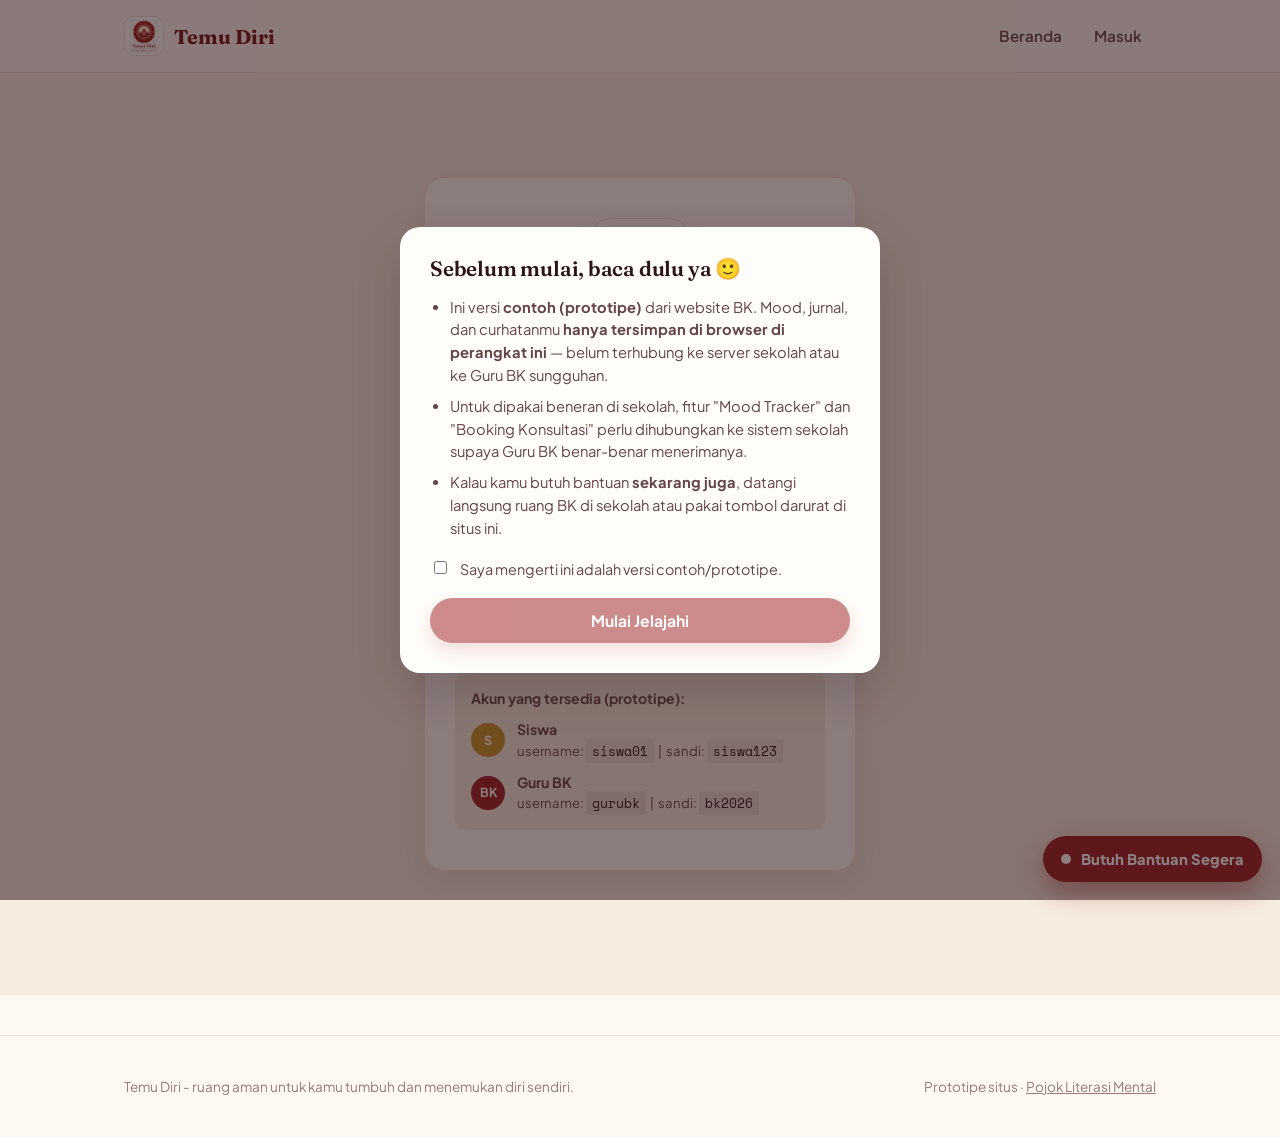
==== commit ec6b0c47: "change the logo and the red-and-gold color theme, update class, and remove surat kaleng" ====
--- a/index.html
+++ b/index.html
@@ -3,9 +3,10 @@
 <head>
 <meta charset="UTF-8">
 <meta name="viewport" content="width=device-width, initial-scale=1.0">
-<title>Temu Diri — Ruang Aman untuk Tumbuh</title>
+<title>Temu Diri - Ruang Aman untuk Tumbuh</title>
 <meta name="description" content="Temu Diri: tempat cerita, konsultasi, dan cari bantuan yang aman untuk siswa.">
 <link rel="preconnect" href="https://fonts.googleapis.com">
+<link rel="icon" type="image/jpeg" href="image/Temu-Diri.jpeg">
 <link rel="stylesheet" href="css/style.css">
 </head>
 <body>
@@ -15,7 +16,7 @@
 <header class="navbar">
   <div class="navbar-inner">
     <a class="brand" href="index.html">
-      <span class="brand-mark" aria-hidden="true">TD</span>
+      <img src="image/Temu-Diri.jpeg" alt="Logo Temu Diri" class="brand-logo">
       Temu Diri
     </a>
     <button class="nav-toggle" aria-expanded="false" aria-controls="navLinks">☰ Menu</button>
@@ -49,8 +50,8 @@
       <div class="postcard-stack" aria-hidden="true">
         <div class="postcard postcard-2">
           <div class="stamp"></div>
-          <h4>Surat Kaleng</h4>
-          <p>Cerita tanpa nama, tetap didengar.</p>
+          <h4>Buku Harian</h4>
+          <p>Ruang cerita pribadi, aman &amp; lega.</p>
         </div>
         <div class="postcard postcard-1">
           <div class="stamp"></div>
@@ -71,22 +72,22 @@
       </div>
       <div class="grid grid-4">
         <div class="topic-card">
-          <div class="icon" style="background:rgba(62,142,130,0.15); color:var(--color-teal-dark);">📚</div>
+          <div class="icon" style="background:rgba(155,27,34,0.12); color:var(--color-coral-dark);">📚</div>
           <h3>Masalah Belajar</h3>
           <p>Susah fokus, nilai turun, bingung cara belajar yang cocok buat kamu.</p>
         </div>
         <div class="topic-card">
-          <div class="icon" style="background:rgba(232,169,59,0.18); color:#8a6417;">🎯</div>
+          <div class="icon" style="background:rgba(212,160,52,0.2); color:var(--color-teal-dark);">🎯</div>
           <h3>Karir &amp; Masa Depan</h3>
           <p>Bingung pilih jurusan kuliah, minat bakat, atau rencana setelah lulus.</p>
         </div>
         <div class="topic-card">
-          <div class="icon" style="background:rgba(59,124,244,0.15); color:var(--color-coral-dark);">🤝</div>
+          <div class="icon" style="background:rgba(155,27,34,0.12); color:var(--color-coral-dark);">🤝</div>
           <h3>Pertemanan</h3>
           <p>Konflik dengan teman, ngerasa dikucilkan, atau soal circle pertemanan.</p>
         </div>
         <div class="topic-card">
-          <div class="icon" style="background:rgba(123,138,196,0.18); color:#49568f;">🏠</div>
+          <div class="icon" style="background:rgba(212,160,52,0.2); color:var(--color-teal-dark);">🏠</div>
           <h3>Keluarga</h3>
           <p>Hubungan dengan orang tua, tekanan di rumah, atau hal lain yang mengganggu pikiran.</p>
         </div>
@@ -105,7 +106,7 @@
 
       <!-- Fitur 1: Mood Tracker -->
       <div class="feature-row">
-        <div class="feature-icon-wrap" style="background:rgba(59,124,244,0.1); color:var(--color-coral);">😊</div>
+        <div class="feature-icon-wrap" style="background:rgba(155,27,34,0.12); color:var(--color-coral);">😊</div>
         <div class="feature-body">
           <span class="feature-label">Fitur 1</span>
           <h3>Mood Tracker Harian</h3>
@@ -123,7 +124,7 @@
 
       <!-- Fitur 2: Konsultasi -->
       <div class="feature-row feature-row-reverse">
-        <div class="feature-icon-wrap" style="background:rgba(62,142,130,0.1); color:var(--color-teal);">📅</div>
+        <div class="feature-icon-wrap" style="background:rgba(212,160,52,0.18); color:var(--color-teal-dark);">📅</div>
         <div class="feature-body">
           <span class="feature-label">Fitur 2</span>
           <h3>Booking Konsultasi</h3>
@@ -141,15 +142,15 @@
 
       <!-- Fitur 3: Jurnal & Curhat -->
       <div class="feature-row">
-        <div class="feature-icon-wrap" style="background:rgba(232,169,59,0.12); color:#8a6417;">✍️</div>
+        <div class="feature-icon-wrap" style="background:rgba(155,27,34,0.12); color:var(--color-coral-dark);">✍️</div>
         <div class="feature-body">
           <span class="feature-label">Fitur 3</span>
           <h3>Jurnal &amp; Curhat</h3>
-          <p>Ada dua cara untuk meluapkan perasaan: tulis di buku harian pribadi yang hanya bisa kamu baca, atau kirim surat kaleng anonim ke Guru BK jika kamu belum siap dikenal.</p>
+          <p>Luapkan perasaanmu dengan bebas: tulis di buku harian pribadi yang hanya bisa kamu baca untuk melegakan pikiran.</p>
           <ul class="feature-list">
             <li>📔 <strong>Buku Harian</strong>: privat sepenuhnya, hanya tersimpan di perangkatmu</li>
             <li>⏱️ Opsi hapus otomatis 24 jam — tanpa jejak sama sekali</li>
-            <li>📮 <strong>Surat Kaleng</strong>: anonim, namamu tidak diketahui siapa pun</li>
+            <li>🗑️ Entri tulisan dapat dihapus kapan saja sesuai keinginanmu</li>
           </ul>
           <a class="btn btn-secondary btn-sm" href="jurnal.html">Mulai Menulis →</a>
         </div>
@@ -159,7 +160,7 @@
 
       <!-- Fitur 4: Literasi Mental -->
       <div class="feature-row feature-row-reverse">
-        <div class="feature-icon-wrap" style="background:rgba(155,138,196,0.15); color:#49568f;">📚</div>
+        <div class="feature-icon-wrap" style="background:rgba(212,160,52,0.18); color:var(--color-teal-dark);">📚</div>
         <div class="feature-body">
           <span class="feature-label">Fitur 4</span>
           <h3>Literasi Mental</h3>
@@ -177,7 +178,7 @@
 
       <!-- Fitur 5: Dashboard Guru BK -->
       <div class="feature-row">
-        <div class="feature-icon-wrap" style="background:rgba(59,124,244,0.1); color:var(--color-coral);">👩‍🏫</div>
+        <div class="feature-icon-wrap" style="background:rgba(155,27,34,0.12); color:var(--color-coral);">👩‍🏫</div>
         <div class="feature-body">
           <span class="feature-label">Fitur 5</span>
           <h3>Dashboard Guru BK</h3>
@@ -185,7 +186,6 @@
           <ul class="feature-list">
             <li>📊 Pantau tren mood harian siswa beserta catatan hariannya</li>
             <li>✅ Terima, setujui, atau kelola jadwal booking konsultasi</li>
-            <li>📮 Baca surat kaleng anonim dari siswa</li>
           </ul>
           <a class="btn btn-primary btn-sm" href="login.html">Login sebagai Guru BK →</a>
         </div>
@@ -210,12 +210,12 @@
         <div class="faq-answer"><div class="faq-answer-inner">Tidak. Bertemu Guru BK bukan hukuman. Ruang konsultasi dan curhat di sini murni untuk membantu, bukan untuk mencatat pelanggaran.</div></div>
       </div>
       <div class="faq-item" data-open="false">
-        <button class="faq-question" aria-expanded="false">Apa bedanya "Booking Konsultasi" dan "Curhat Bebas"? <span class="plus">+</span></button>
-        <div class="faq-answer"><div class="faq-answer-inner">Booking Konsultasi itu kalau kamu mau ngobrol langsung (online/offline) dengan Guru BK pilihanmu. Curhat Bebas itu kalau kamu cuma mau menulis dulu - lewat jurnal pribadi atau surat kaleng anonim - tanpa harus bertatap muka.</div></div>
+        <button class="faq-question" aria-expanded="false">Apa bedanya "Booking Konsultasi" dan "Jurnal &amp; Curhat"? <span class="plus">+</span></button>
+        <div class="faq-answer"><div class="faq-answer-inner">Booking Konsultasi itu kalau kamu mau ngobrol langsung (online/offline) dengan Guru BK pilihanmu. Jurnal &amp; Curhat itu kalau kamu cuma mau menulis dulu lewat buku harian pribadi tanpa harus bertatap muka.</div></div>
       </div>
       <div class="faq-item" data-open="false">
         <button class="faq-question" aria-expanded="false">Apakah Guru BK bisa membaca buku harian saya? <span class="plus">+</span></button>
-        <div class="faq-answer"><div class="faq-answer-inner">Tidak. Buku harian tersimpan hanya di browser perangkatmu sendiri dan tidak pernah dikirim ke mana pun. Hanya Surat Kaleng yang bisa dibaca oleh Guru BK — dan itu pun tanpa nama.</div></div>
+        <div class="faq-answer"><div class="faq-answer-inner">Tidak. Buku harian tersimpan hanya di browser perangkatmu sendiri dan tidak pernah dikirim ke mana pun.</div></div>
       </div>
       <div class="faq-item" data-open="false">
         <button class="faq-question" aria-expanded="false">Saya butuh bantuan mendesak, harus bagaimana? <span class="plus">+</span></button>
@@ -240,7 +240,7 @@
     <h2 id="consentTitle">Sebelum mulai, baca dulu ya 🙂</h2>
     <ul>
       <li>Ini versi <strong>contoh (prototipe)</strong> dari website BK. Mood, jurnal, dan curhatanmu <strong>hanya tersimpan di browser di perangkat ini</strong> - belum terhubung ke server sekolah atau ke Guru BK sungguhan.</li>
-      <li>Untuk dipakai beneran di sekolah, fitur "Surat Kaleng" dan "Booking Konsultasi" perlu dihubungkan ke sistem sekolah supaya Guru BK benar-benar menerimanya.</li>
+      <li>Untuk dipakai beneran di sekolah, fitur "Mood Tracker" dan "Booking Konsultasi" perlu dihubungkan ke sistem sekolah supaya Guru BK benar-benar menerimanya.</li>
       <li>Kalau kamu butuh bantuan <strong>sekarang juga</strong>, datangi langsung ruang BK di sekolah atau pakai tombol darurat di situs ini.</li>
     </ul>
     <label class="consent-check">
--- a/css/style.css
+++ b/css/style.css
@@ -1,7 +1,7 @@
 /* =========================================================
    TEMU DIRI — style.css
    Tema visual: "surat & amplop" — karena inti platform ini
-   adalah bercerita/curhat lewat tulisan (jurnal, surat kaleng,
+   adalah bercerita/curhat lewat tulisan (jurnal &
    pesan ke Guru BK). Kartu-kartu dibuat seperti kartu pos yang
    sedikit miring, dengan aksen "perangko" di pojok.
    ========================================================= */
@@ -9,31 +9,32 @@
 @import url('https://fonts.googleapis.com/css2?family=Fraunces:opsz,wght@9..144,400;9..144,500;9..144,600;9..144,700&family=Plus+Jakarta+Sans:wght@400;500;600;700;800&family=Space+Mono:wght@400;700&display=swap');
 
 :root {
-  /* --- Warna --- */
-  --color-bg: #F0F4FF;
-  --color-bg-alt: #E4ECFF;
-  --color-ink: #1E2A4A;
-  --color-ink-soft: #4A5478;
-  --color-ink-faint: #8890B0;
-  --color-paper: #FAFCFF;
-  --color-line: rgba(30, 42, 74, 0.12);
-
-  /* Warna utama: biru (menggantikan coral/orange) */
-  --color-coral: #3B7CF4;
-  --color-coral-dark: #2563D4;
-
-  --color-teal: #3E8E82;
-  --color-teal-dark: #2E6E64;
-  --color-gold: #E8A93B;
-  --color-danger: #D64545;
-  --color-danger-dark: #B93636;
+  /* --- Warna (Tema Merah Maroon & Emas sesuai Logo Temu Diri) --- */
+  --color-bg: #FDF8F2;
+  --color-bg-alt: #F6ECE0;
+  --color-ink: #2C1417;
+  --color-ink-soft: #634447;
+  --color-ink-faint: #987A7D;
+  --color-paper: #FFFDF9;
+  --color-line: rgba(139, 21, 27, 0.14);
+
+  /* Warna utama: merah maroon (sesuai logo) */
+  --color-coral: #9B1B22;
+  --color-coral-dark: #751218;
+
+  /* Warna aksen kedua: emas / amber hangat (sesuai logo) */
+  --color-teal: #C89228;
+  --color-teal-dark: #966912;
+  --color-gold: #D4A034;
+  --color-danger: #C93535;
+  --color-danger-dark: #9E2424;
 
   /* skala mood 1 (sangat sedih) - 5 (sangat bersemangat) */
-  --mood-1: #7C93C9;
-  --mood-2: #9B8AC4;
-  --mood-3: #B7B0C9;
-  --mood-4: #E8A93B;
-  --mood-5: #3B7CF4;
+  --mood-1: #6E4752;
+  --mood-2: #A35C63;
+  --mood-3: #C4A78D;
+  --mood-4: #D4A034;
+  --mood-5: #9B1B22;
 
   --font-display: 'Fraunces', Georgia, serif;
   --font-body: 'Plus Jakarta Sans', system-ui, sans-serif;
@@ -41,8 +42,8 @@
 
   --radius-card: 20px;
   --radius-sm: 10px;
-  --shadow-card: 0 10px 30px rgba(30, 42, 74, 0.09);
-  --shadow-pop: 0 18px 44px rgba(30, 42, 74, 0.18);
+  --shadow-card: 0 10px 30px rgba(44, 20, 23, 0.08);
+  --shadow-pop: 0 18px 44px rgba(44, 20, 23, 0.18);
   --max-width: 1080px;
 }
 
@@ -112,7 +113,7 @@
   position: sticky;
   top: 0;
   z-index: 60;
-  background: rgba(246, 243, 251, 0.9);
+  background: rgba(253, 248, 242, 0.92);
   backdrop-filter: blur(8px);
   border-bottom: 1px solid var(--color-line);
 }
@@ -134,21 +135,31 @@
   font-weight: 700;
   font-size: 1.25rem;
   text-decoration: none;
-  color: var(--color-ink);
-}
-
-.brand-mark {
-  width: 34px;
-  height: 34px;
-  border-radius: 8px;
-  background: var(--color-coral);
-  display: grid;
-  place-items: center;
-  color: #fff;
-  font-family: var(--font-display);
-  font-weight: 700;
-  transform: rotate(-6deg);
+  color: var(--color-coral-dark);
+}
+
+.brand-mark,
+.brand-logo {
+  width: 40px;
+  height: 40px;
+  border-radius: 10px;
+  object-fit: contain;
+  background: #fff;
+  border: 1px solid var(--color-line);
+  padding: 2px;
   flex-shrink: 0;
+}
+
+.auth-logo {
+  width: 96px;
+  height: 96px;
+  border-radius: 18px;
+  object-fit: contain;
+  background: #fff;
+  border: 1px solid var(--color-line);
+  padding: 6px;
+  margin: 0 auto 14px;
+  box-shadow: var(--shadow-card);
 }
 
 .nav-links {
@@ -219,7 +230,7 @@
   z-index: 0;
 }
 .hero-blob.b1 { width: 340px; height: 340px; background: var(--color-gold); top: -120px; right: -80px; opacity: 0.35; }
-.hero-blob.b2 { width: 220px; height: 220px; background: var(--color-teal); bottom: -80px; left: -60px; opacity: 0.25; }
+.hero-blob.b2 { width: 220px; height: 220px; background: var(--color-coral); bottom: -80px; left: -60px; opacity: 0.2; }
 
 .hero-inner {
   position: relative;
@@ -243,7 +254,8 @@
   letter-spacing: 0.04em;
   text-transform: uppercase;
   color: var(--color-teal-dark);
-  background: rgba(62, 142, 130, 0.12);
+  background: rgba(212, 160, 52, 0.16);
+  border: 1px solid rgba(212, 160, 52, 0.32);
   padding: 6px 12px;
   border-radius: 999px;
   margin-bottom: 18px;
@@ -316,7 +328,7 @@
 .btn:hover { transform: translateY(-1px); }
 .btn:active { transform: translateY(0); }
 
-.btn-primary { background: var(--color-coral); color: #fff; box-shadow: 0 8px 18px rgba(242, 120, 92, 0.35); }
+.btn-primary { background: var(--color-coral); color: #fff; box-shadow: 0 8px 18px rgba(155, 27, 34, 0.28); }
 .btn-primary:hover { background: var(--color-coral-dark); }
 
 .btn-secondary { background: var(--color-paper); color: var(--color-ink); border: 1.5px solid var(--color-line); }
@@ -414,7 +426,7 @@
    ========================================================= */
 .modal-backdrop {
   position: fixed; inset: 0;
-  background: rgba(43, 38, 64, 0.55);
+  background: rgba(44, 20, 23, 0.55);
   display: none;
   align-items: center;
   justify-content: center;
@@ -465,7 +477,7 @@
   font-family: var(--font-body);
   font-weight: 800;
   font-size: 0.92rem;
-  box-shadow: 0 10px 26px rgba(59, 124, 244, 0.45); /* Warna biru tembus pandang */
+  box-shadow: 0 10px 26px rgba(155, 27, 34, 0.42);
   cursor: pointer;
 }
 .crisis-fab:hover { background: var(--color-coral-dark); }
@@ -569,9 +581,9 @@
   text-transform: uppercase;
   letter-spacing: 0.03em;
 }
-.badge-wait { background: rgba(232, 169, 59, 0.2); color: #8a6417; }
-.badge-ok { background: rgba(62, 142, 130, 0.18); color: var(--color-teal-dark); }
-.badge-reschedule { background: rgba(214, 69, 69, 0.14); color: var(--color-danger-dark); }
+.badge-wait { background: rgba(212, 160, 52, 0.22); color: #8a6417; }
+.badge-ok { background: rgba(155, 27, 34, 0.12); color: var(--color-coral-dark); }
+.badge-reschedule { background: rgba(201, 53, 53, 0.14); color: var(--color-danger-dark); }
 
 /* =========================================================
    MOOD TRACKER
@@ -676,7 +688,7 @@
   cursor: pointer;
   font-size: 0.92rem;
 }
-.quiz-option[aria-pressed="true"] { border-color: var(--color-teal); background: rgba(62,142,130,0.1); }
+.quiz-option[aria-pressed="true"] { border-color: var(--color-coral); background: rgba(155, 27, 34, 0.08); }
 .quiz-result { display: none; }
 .quiz-result.show { display: block; }
 
@@ -753,8 +765,8 @@
   display: inline-flex;
   align-items: center;
   gap: 6px;
-  background: rgba(62, 142, 130, 0.1);
-  border: 1.5px solid rgba(62, 142, 130, 0.3);
+  background: rgba(212, 160, 52, 0.14);
+  border: 1.5px solid rgba(212, 160, 52, 0.4);
   color: var(--color-teal-dark);
   border-radius: 999px;
   padding: 6px 16px;
@@ -766,15 +778,15 @@
   margin-bottom: 20px;
 }
 .help-btn:hover {
-  background: rgba(62, 142, 130, 0.18);
-  border-color: var(--color-teal);
+  background: rgba(212, 160, 52, 0.24);
+  border-color: var(--color-gold);
 }
 .help-btn .help-icon { font-size: 1rem; font-style: normal; }
 
 /* Backdrop modal bantuan */
 .help-modal-backdrop {
   position: fixed; inset: 0;
-  background: rgba(43, 38, 64, 0.55);
+  background: rgba(44, 20, 23, 0.55);
   display: none;
   align-items: center;
   justify-content: center;
@@ -793,7 +805,7 @@
   box-shadow: var(--shadow-pop);
   max-height: 86vh;
   overflow-y: auto;
-  border-top: 5px solid var(--color-teal);
+  border-top: 5px solid var(--color-gold);
   outline: none;
 }
 .help-modal-box h2 {
@@ -812,7 +824,7 @@
   width: 28px;
   height: 28px;
   border-radius: 50%;
-  background: var(--color-teal);
+  background: var(--color-coral);
   color: #fff;
   font-weight: 700;
   font-size: 0.85rem;
